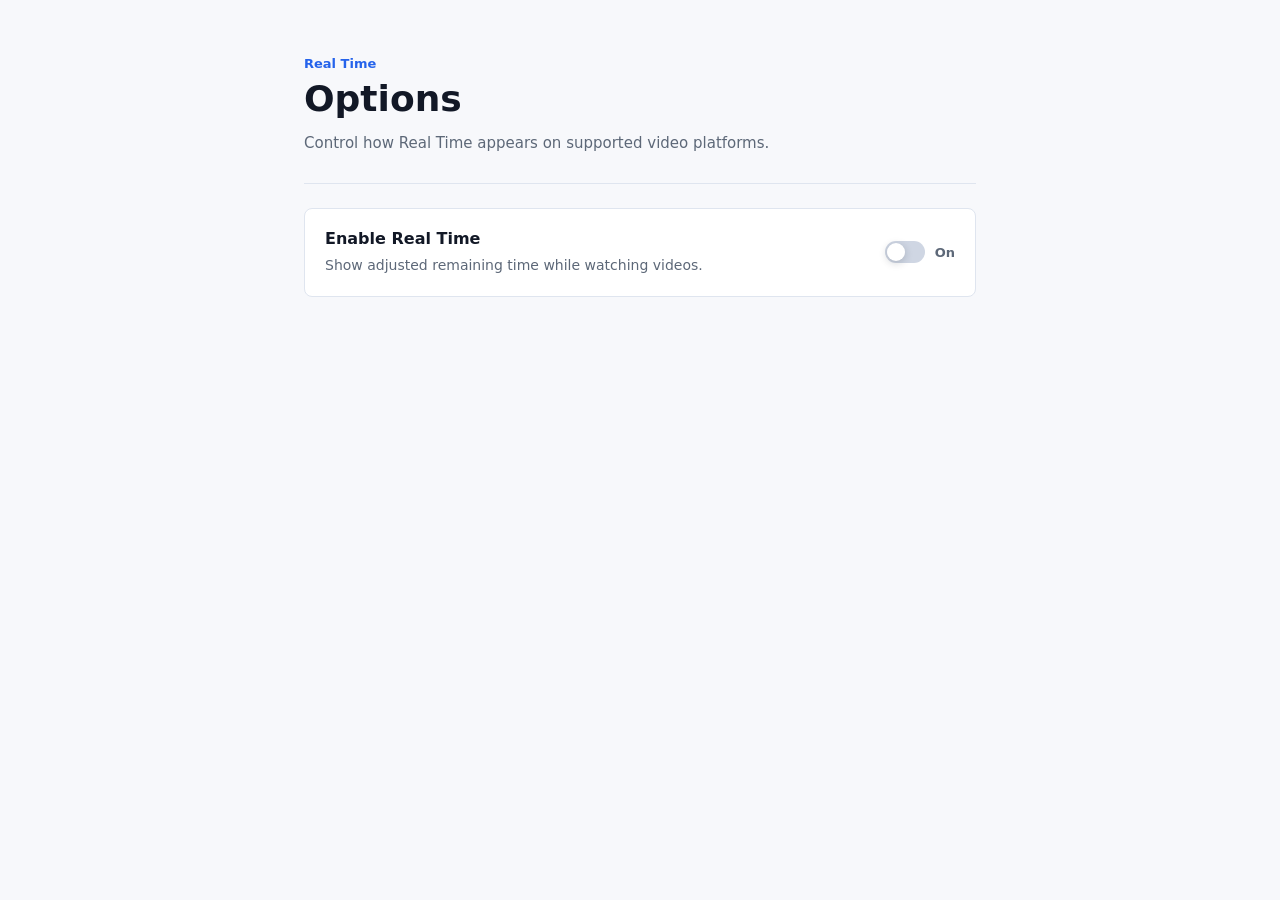
==== src/options/index.html @ 4bc43783 "옵션 페이지와 공통 UI 스타일 추가 - 변경 내용:    - 확장 프로그램 옵션 페이지를 등록하고 popup에서 옵션 페이지를 열 수 있게 연결    - popup/options" ====
<!doctype html>
<html lang="en">

<head>
  <meta charset="utf-8">
  <meta name="viewport" content="width=device-width, initial-scale=1">
  <title>Real Time Options</title>
  <link rel="stylesheet" href="../shared/ui.css">
  <link rel="stylesheet" href="options.css">
</head>

<body>
  <main class="options-page">
    <header class="page-header">
      <p class="eyebrow">Real Time</p>
      <h1>Options</h1>
      <p class="description">Control how Real Time appears on supported video platforms.</p>
    </header>

    <section class="settings" aria-label="Real Time settings">
      <div class="setting-row">
        <div>
          <h2>Enable Real Time</h2>
          <p>Show adjusted remaining time while watching videos.</p>
        </div>
        <label class="switch-control" for="enabled">
          <input id="enabled" class="switch-input" type="checkbox" role="switch">
          <span class="switch" aria-hidden="true"></span>
          <span id="status" class="status">On</span>
        </label>
      </div>
    </section>
  </main>
  <script src="options.js"></script>
</body>

</html>
---- src/shared/ui.css ----
:root {
  --rt-background: #f7f8fb;
  --rt-border: #dfe5ef;
  --rt-focus-shadow: rgba(37, 99, 235, 0.18);
  --rt-muted: #5d6878;
  --rt-surface: #ffffff;
  --rt-surface-hover: #eef3ff;
  --rt-switch-knob: #ffffff;
  --rt-switch-off: #cfd6e3;
  --rt-switch-on: #2563eb;
  --rt-switch-shadow: rgba(15, 23, 42, 0.2);
  --rt-text: #121826;
  color-scheme: light dark;
  font-family: Inter, ui-sans-serif, system-ui, -apple-system, BlinkMacSystemFont, "Segoe UI", sans-serif;
}

@media (prefers-color-scheme: dark) {
  :root {
    --rt-background: #171a21;
    --rt-border: #333947;
    --rt-focus-shadow: rgba(96, 165, 250, 0.26);
    --rt-muted: #aab3c1;
    --rt-surface: #22252d;
    --rt-surface-hover: #2f3440;
    --rt-switch-knob: #ffffff;
    --rt-switch-off: #555d6d;
    --rt-switch-on: #60a5fa;
    --rt-switch-shadow: rgba(0, 0, 0, 0.38);
    --rt-text: #f4f6fb;
  }
}

.switch-input {
  opacity: 0;
  pointer-events: none;
  position: absolute;
}

.switch {
  background: var(--rt-switch-off);
  border-radius: 999px;
  display: block;
  flex: 0 0 auto;
  height: var(--rt-switch-height, 22px);
  position: relative;
  transition: background 140ms ease, box-shadow 140ms ease;
  width: var(--rt-switch-width, 40px);
}

.switch::after {
  background: var(--rt-switch-knob);
  border-radius: 50%;
  box-shadow: 0 2px 8px var(--rt-switch-shadow);
  content: "";
  height: var(--rt-switch-knob-size, 18px);
  left: 2px;
  position: absolute;
  top: 2px;
  transition: transform 140ms ease, box-shadow 140ms ease;
  width: var(--rt-switch-knob-size, 18px);
}

.switch-input:checked + .switch {
  background: var(--rt-switch-on);
}

.switch-input:checked + .switch::after {
  transform: translateX(var(--rt-switch-translate, 18px));
}
---- src/options/options.css ----
* {
  box-sizing: border-box;
}

body {
  background: var(--rt-background);
  color: var(--rt-text);
  margin: 0;
  min-height: 100vh;
}

.options-page {
  margin: 0 auto;
  max-width: 720px;
  padding: 56px 24px;
}

.page-header {
  border-bottom: 1px solid var(--rt-border);
  padding-bottom: 28px;
}

.eyebrow {
  color: var(--rt-switch-on);
  font-size: 13px;
  font-weight: 700;
  margin: 0 0 8px;
}

h1,
h2,
p {
  margin: 0;
}

h1 {
  font-size: 36px;
  line-height: 1.1;
}

.description {
  color: var(--rt-muted);
  font-size: 15px;
  line-height: 1.6;
  margin-top: 12px;
}

.settings {
  margin-top: 24px;
}

.setting-row {
  align-items: center;
  background: var(--rt-surface);
  border: 1px solid var(--rt-border);
  border-radius: 8px;
  display: flex;
  gap: 24px;
  justify-content: space-between;
  padding: 20px;
}

.setting-row h2 {
  font-size: 16px;
  line-height: 1.3;
}

.setting-row p {
  color: var(--rt-muted);
  font-size: 14px;
  line-height: 1.5;
  margin-top: 6px;
}

.switch-control {
  align-items: center;
  cursor: pointer;
  display: inline-flex;
  flex: 0 0 auto;
  gap: 10px;
  user-select: none;
}

.status {
  color: var(--rt-muted);
  font-size: 13px;
  font-weight: 700;
  min-width: 20px;
}

.switch-control:has(input:focus-visible) .switch {
  box-shadow: 0 0 0 3px var(--rt-focus-shadow);
}

@media (max-width: 520px) {
  .options-page {
    padding: 40px 18px;
  }

  .setting-row {
    align-items: flex-start;
    flex-direction: column;
  }
}
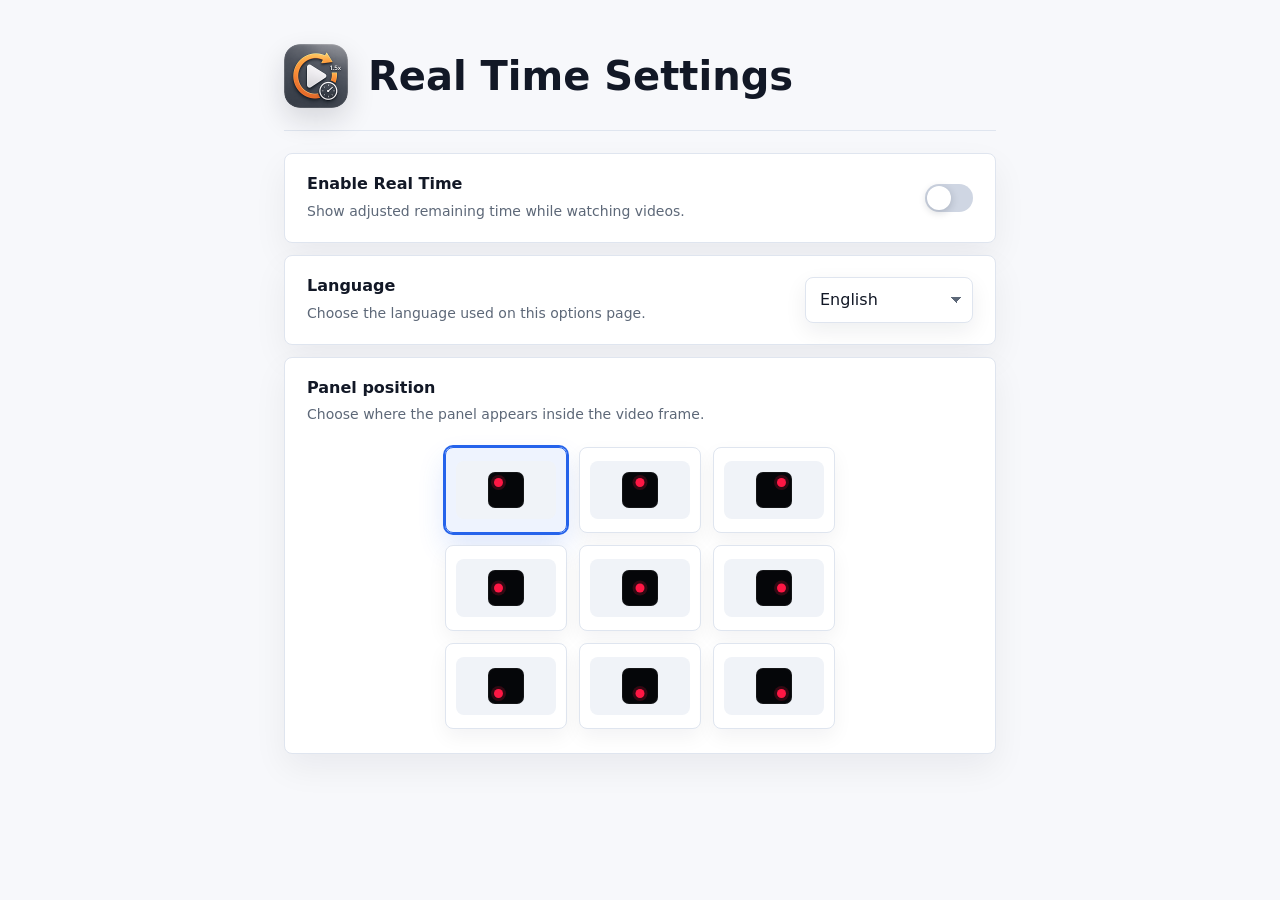
==== commit 40bdc564: "패널 위치 설정 옵션 추가 - 변경 내용:    - 옵션 페이지에 언어 선택과 9방향 패널 위치 설정을 추가    - 공유 설정 모듈을 통해 popup, options, conte" ====
--- a/src/options/index.html
+++ b/src/options/index.html
@@ -12,25 +12,128 @@
 <body>
   <main class="options-page">
     <header class="page-header">
-      <p class="eyebrow">Real Time</p>
-      <h1>Options</h1>
-      <p class="description">Control how Real Time appears on supported video platforms.</p>
+      <img class="app-icon" src="../../assets/icons/icon_128.png" alt="" aria-hidden="true">
+      <h1 data-i18n="pageTitle">Real Time Settings</h1>
     </header>
 
     <section class="settings" aria-label="Real Time settings">
       <div class="setting-row">
         <div>
-          <h2>Enable Real Time</h2>
-          <p>Show adjusted remaining time while watching videos.</p>
+          <h2 data-i18n="enableTitle">Enable Real Time</h2>
+          <p data-i18n="enableDescription">Show adjusted remaining time while watching videos.</p>
         </div>
         <label class="switch-control" for="enabled">
           <input id="enabled" class="switch-input" type="checkbox" role="switch">
           <span class="switch" aria-hidden="true"></span>
-          <span id="status" class="status">On</span>
         </label>
+      </div>
+
+      <div class="setting-row">
+        <div>
+          <h2 data-i18n="languageTitle">Language</h2>
+          <p data-i18n="languageDescription">Choose the language used on this options page.</p>
+        </div>
+        <label class="select-control" for="language">
+          <span class="visually-hidden" data-i18n="languageTitle">Language</span>
+          <select id="language">
+            <option value="en">English</option>
+            <option value="ko">한국어</option>
+          </select>
+        </label>
+      </div>
+
+      <div class="setting-row position-setting" role="group" aria-labelledby="position-title">
+        <div>
+          <h2 id="position-title" data-i18n="positionTitle">Panel position</h2>
+          <p data-i18n="positionDescription">Choose where the panel appears inside the video frame.</p>
+        </div>
+        <div class="position-grid">
+          <label class="position-option">
+            <input type="radio" name="panel-position" value="top-left" checked>
+            <span class="position-preview" aria-hidden="true">
+              <span class="position-frame">
+                <span class="position-marker"></span>
+              </span>
+            </span>
+            <span class="visually-hidden" data-i18n="positionTopLeft">Top left</span>
+          </label>
+          <label class="position-option">
+            <input type="radio" name="panel-position" value="top-center">
+            <span class="position-preview" aria-hidden="true">
+              <span class="position-frame">
+                <span class="position-marker"></span>
+              </span>
+            </span>
+            <span class="visually-hidden" data-i18n="positionTopCenter">Top center</span>
+          </label>
+          <label class="position-option">
+            <input type="radio" name="panel-position" value="top-right">
+            <span class="position-preview" aria-hidden="true">
+              <span class="position-frame">
+                <span class="position-marker"></span>
+              </span>
+            </span>
+            <span class="visually-hidden" data-i18n="positionTopRight">Top right</span>
+          </label>
+          <label class="position-option">
+            <input type="radio" name="panel-position" value="center-left">
+            <span class="position-preview" aria-hidden="true">
+              <span class="position-frame">
+                <span class="position-marker"></span>
+              </span>
+            </span>
+            <span class="visually-hidden" data-i18n="positionCenterLeft">Center left</span>
+          </label>
+          <label class="position-option">
+            <input type="radio" name="panel-position" value="center-center">
+            <span class="position-preview" aria-hidden="true">
+              <span class="position-frame">
+                <span class="position-marker"></span>
+              </span>
+            </span>
+            <span class="visually-hidden" data-i18n="positionCenterCenter">Center</span>
+          </label>
+          <label class="position-option">
+            <input type="radio" name="panel-position" value="center-right">
+            <span class="position-preview" aria-hidden="true">
+              <span class="position-frame">
+                <span class="position-marker"></span>
+              </span>
+            </span>
+            <span class="visually-hidden" data-i18n="positionCenterRight">Center right</span>
+          </label>
+          <label class="position-option">
+            <input type="radio" name="panel-position" value="bottom-left">
+            <span class="position-preview" aria-hidden="true">
+              <span class="position-frame">
+                <span class="position-marker"></span>
+              </span>
+            </span>
+            <span class="visually-hidden" data-i18n="positionBottomLeft">Bottom left</span>
+          </label>
+          <label class="position-option">
+            <input type="radio" name="panel-position" value="bottom-center">
+            <span class="position-preview" aria-hidden="true">
+              <span class="position-frame">
+                <span class="position-marker"></span>
+              </span>
+            </span>
+            <span class="visually-hidden" data-i18n="positionBottomCenter">Bottom center</span>
+          </label>
+          <label class="position-option">
+            <input type="radio" name="panel-position" value="bottom-right">
+            <span class="position-preview" aria-hidden="true">
+              <span class="position-frame">
+                <span class="position-marker"></span>
+              </span>
+            </span>
+            <span class="visually-hidden" data-i18n="positionBottomRight">Bottom right</span>
+          </label>
+        </div>
       </div>
     </section>
   </main>
+  <script src="../shared/settings.js"></script>
   <script src="options.js"></script>
 </body>
 
--- a/src/options/options.css
+++ b/src/options/options.css
@@ -3,28 +3,36 @@
 }
 
 body {
+  --rt-card-shadow: 0 14px 34px rgba(18, 24, 38, 0.06);
+  --rt-control-shadow: 0 8px 22px rgba(18, 24, 38, 0.07);
   background: var(--rt-background);
   color: var(--rt-text);
+  line-height: 1.5;
   margin: 0;
   min-height: 100vh;
 }
 
 .options-page {
   margin: 0 auto;
-  max-width: 720px;
-  padding: 56px 24px;
+  max-width: 760px;
+  padding: 44px 24px 64px;
 }
 
 .page-header {
+  align-items: center;
   border-bottom: 1px solid var(--rt-border);
-  padding-bottom: 28px;
-}
-
-.eyebrow {
-  color: var(--rt-switch-on);
-  font-size: 13px;
-  font-weight: 700;
-  margin: 0 0 8px;
+  display: flex;
+  gap: 20px;
+  padding-bottom: 22px;
+}
+
+.app-icon {
+  border-radius: 16px;
+  box-shadow: 0 12px 28px rgba(18, 24, 38, 0.14);
+  display: block;
+  flex: 0 0 auto;
+  height: 64px;
+  width: 64px;
 }
 
 h1,
@@ -34,19 +42,16 @@
 }
 
 h1 {
-  font-size: 36px;
+  font-size: clamp(30px, 5vw, 40px);
+  font-weight: 800;
+  letter-spacing: 0;
   line-height: 1.1;
 }
 
-.description {
-  color: var(--rt-muted);
-  font-size: 15px;
-  line-height: 1.6;
-  margin-top: 12px;
-}
-
 .settings {
-  margin-top: 24px;
+  display: grid;
+  gap: 12px;
+  margin-top: 22px;
 }
 
 .setting-row {
@@ -54,14 +59,22 @@
   background: var(--rt-surface);
   border: 1px solid var(--rt-border);
   border-radius: 8px;
+  box-shadow: var(--rt-card-shadow);
   display: flex;
   gap: 24px;
   justify-content: space-between;
-  padding: 20px;
-}
-
-.setting-row h2 {
+  padding: 20px 22px;
+}
+
+.setting-row > div:first-child {
+  min-width: 0;
+}
+
+.setting-row h2,
+.setting-row legend {
+  color: var(--rt-text);
   font-size: 16px;
+  font-weight: 700;
   line-height: 1.3;
 }
 
@@ -70,6 +83,15 @@
   font-size: 14px;
   line-height: 1.5;
   margin-top: 6px;
+  max-width: 470px;
+}
+
+.position-setting {
+  align-items: stretch;
+  flex-direction: column;
+  gap: 22px;
+  margin: 0;
+  padding-bottom: 24px;
 }
 
 .switch-control {
@@ -77,28 +99,311 @@
   cursor: pointer;
   display: inline-flex;
   flex: 0 0 auto;
-  gap: 10px;
+  --rt-switch-height: 28px;
+  --rt-switch-knob-size: 24px;
+  --rt-switch-translate: 20px;
+  --rt-switch-width: 48px;
   user-select: none;
 }
 
-.status {
-  color: var(--rt-muted);
-  font-size: 13px;
-  font-weight: 700;
-  min-width: 20px;
+.select-control select {
+  appearance: none;
+  background:
+    linear-gradient(45deg, transparent 50%, var(--rt-muted) 50%) right 15px center / 6px 6px no-repeat,
+    linear-gradient(135deg, var(--rt-muted) 50%, transparent 50%) right 10px center / 6px 6px no-repeat,
+    var(--rt-surface);
+  border: 1px solid var(--rt-border);
+  border-radius: 8px;
+  box-shadow: var(--rt-control-shadow);
+  color: var(--rt-text);
+  cursor: pointer;
+  font: inherit;
+  min-height: 44px;
+  min-width: 168px;
+  padding: 10px 38px 10px 14px;
+}
+
+.select-control select:focus-visible {
+  box-shadow: 0 0 0 3px var(--rt-focus-shadow);
+  outline: 0;
+}
+
+.position-grid {
+  --rt-position-accent: #ff1744;
+  --rt-position-accent-shadow: rgba(255, 23, 68, 0.18);
+  --rt-position-frame: #050609;
+  --rt-position-preview: #f0f3f8;
+  --rt-position-selected: var(--rt-switch-on);
+  --rt-position-selected-shadow: rgba(37, 99, 235, 0.16);
+  --rt-position-selected-soft: rgba(37, 99, 235, 0.08);
+  align-self: center;
+  display: grid;
+  gap: 12px;
+  grid-template-columns: repeat(3, minmax(86px, 1fr));
+  max-width: 390px;
+  width: 100%;
+}
+
+.position-option {
+  align-items: center;
+  border: 1px solid var(--rt-border);
+  border-radius: 8px;
+  background: var(--rt-surface);
+  box-shadow: 0 8px 20px rgba(18, 24, 38, 0.05);
+  color: var(--rt-text);
+  cursor: pointer;
+  display: flex;
+  justify-content: center;
+  min-height: 86px;
+  padding: 10px;
+  position: relative;
+  transition: background 140ms ease, border-color 140ms ease, box-shadow 140ms ease, transform 140ms ease;
+  user-select: none;
+}
+
+.position-option:hover {
+  background: var(--rt-surface-hover);
+  transform: translateY(-1px);
+}
+
+.position-option:has(input:checked) {
+  background: var(--rt-position-selected-soft);
+  border-color: var(--rt-position-selected);
+  box-shadow: 0 0 0 2px var(--rt-position-selected), 0 14px 28px var(--rt-position-selected-shadow);
+}
+
+.position-option:has(input:focus-visible) {
+  box-shadow: 0 0 0 3px var(--rt-focus-shadow);
+}
+
+.position-option input {
+  opacity: 0;
+  pointer-events: none;
+  position: absolute;
+}
+
+.position-preview {
+  align-items: center;
+  background: var(--rt-position-preview);
+  border-radius: 8px;
+  display: flex;
+  height: 58px;
+  justify-content: center;
+  width: 100%;
+}
+
+.position-frame {
+  background: var(--rt-position-frame);
+  border-radius: 7px;
+  box-shadow: inset 0 0 0 1px rgba(255, 255, 255, 0.06);
+  display: block;
+  height: 36px;
+  position: relative;
+  width: 36px;
+}
+
+.position-marker {
+  background: var(--rt-position-accent);
+  border-radius: 50%;
+  box-shadow: 0 0 0 3px var(--rt-position-accent-shadow);
+  display: block;
+  height: 9px;
+  position: absolute;
+  width: 9px;
+}
+
+.position-option:has(input[value="top-left"]) .position-marker {
+  left: 6px;
+  top: 6px;
+}
+
+.position-option:has(input[value="top-center"]) .position-marker {
+  left: 50%;
+  top: 6px;
+  transform: translateX(-50%);
+}
+
+.position-option:has(input[value="top-right"]) .position-marker {
+  right: 6px;
+  top: 6px;
+}
+
+.position-option:has(input[value="center-left"]) .position-marker {
+  left: 6px;
+  top: 50%;
+  transform: translateY(-50%);
+}
+
+.position-option:has(input[value="center-center"]) .position-marker {
+  left: 50%;
+  top: 50%;
+  transform: translate(-50%, -50%);
+}
+
+.position-option:has(input[value="center-right"]) .position-marker {
+  right: 6px;
+  top: 50%;
+  transform: translateY(-50%);
+}
+
+.position-option:has(input[value="bottom-left"]) .position-marker {
+  bottom: 6px;
+  left: 6px;
+}
+
+.position-option:has(input[value="bottom-center"]) .position-marker {
+  bottom: 6px;
+  left: 50%;
+  transform: translateX(-50%);
+}
+
+.position-option:has(input[value="bottom-right"]) .position-marker {
+  bottom: 6px;
+  right: 6px;
 }
 
 .switch-control:has(input:focus-visible) .switch {
   box-shadow: 0 0 0 3px var(--rt-focus-shadow);
 }
 
+.visually-hidden {
+  clip: rect(0 0 0 0);
+  clip-path: inset(50%);
+  height: 1px;
+  overflow: hidden;
+  position: absolute;
+  white-space: nowrap;
+  width: 1px;
+}
+
 @media (max-width: 520px) {
   .options-page {
-    padding: 40px 18px;
+    padding: 34px 18px 48px;
+  }
+
+  .page-header {
+    gap: 14px;
+    padding-bottom: 20px;
+  }
+
+  .app-icon {
+    border-radius: 13px;
+    height: 52px;
+    width: 52px;
   }
 
   .setting-row {
     align-items: flex-start;
     flex-direction: column;
-  }
-}
+    gap: 16px;
+    padding: 18px;
+  }
+
+  .select-control,
+  .select-control select,
+  .position-grid {
+    max-width: none;
+    width: 100%;
+  }
+
+  .position-grid {
+    gap: 8px;
+    grid-template-columns: repeat(3, minmax(0, 1fr));
+  }
+
+  .position-option {
+    min-height: 72px;
+    padding: 8px;
+  }
+
+  .position-preview {
+    height: 48px;
+  }
+
+  .position-frame {
+    border-radius: 6px;
+    height: 30px;
+    width: 30px;
+  }
+
+  .position-marker {
+    height: 8px;
+    width: 8px;
+  }
+
+  .position-option:has(input[value="top-left"]) .position-marker,
+  .position-option:has(input[value="center-left"]) .position-marker,
+  .position-option:has(input[value="bottom-left"]) .position-marker {
+    left: 5px;
+  }
+
+  .position-option:has(input[value="top-right"]) .position-marker,
+  .position-option:has(input[value="center-right"]) .position-marker,
+  .position-option:has(input[value="bottom-right"]) .position-marker {
+    right: 5px;
+  }
+
+  .position-option:has(input[value="top-left"]) .position-marker,
+  .position-option:has(input[value="top-center"]) .position-marker,
+  .position-option:has(input[value="top-right"]) .position-marker {
+    top: 5px;
+  }
+
+  .position-option:has(input[value="bottom-left"]) .position-marker,
+  .position-option:has(input[value="bottom-center"]) .position-marker,
+  .position-option:has(input[value="bottom-right"]) .position-marker {
+    bottom: 5px;
+  }
+}
+
+@media (prefers-reduced-motion: reduce) {
+  .position-option {
+    transition: none;
+  }
+
+  .position-option:hover {
+    transform: none;
+  }
+}
+
+@media (prefers-color-scheme: dark) {
+  body {
+    --rt-card-shadow: 0 16px 32px rgba(0, 0, 0, 0.24);
+    --rt-control-shadow: 0 10px 24px rgba(0, 0, 0, 0.22);
+  }
+
+  .position-grid {
+    --rt-position-accent: #ff4f73;
+    --rt-position-accent-shadow: rgba(255, 79, 115, 0.28);
+    --rt-position-frame: #05070d;
+    --rt-position-preview: #2c3442;
+    --rt-position-selected: #60a5fa;
+    --rt-position-selected-shadow: rgba(96, 165, 250, 0.3);
+    --rt-position-selected-soft: rgba(96, 165, 250, 0.18);
+  }
+
+  .position-option {
+    background: #242b36;
+    border-color: #445066;
+    box-shadow: inset 0 1px 0 rgba(255, 255, 255, 0.04), 0 10px 24px rgba(0, 0, 0, 0.24);
+  }
+
+  .position-option:hover {
+    background: #2b3442;
+    border-color: #5b6881;
+  }
+
+  .position-option:has(input:checked) {
+    background: #1f3144;
+    border-color: var(--rt-position-selected);
+    box-shadow: 0 0 0 2px var(--rt-position-selected), 0 16px 32px var(--rt-position-selected-shadow);
+  }
+
+  .position-preview {
+    box-shadow: inset 0 0 0 1px rgba(255, 255, 255, 0.04);
+  }
+
+  .position-frame {
+    box-shadow: inset 0 0 0 1px rgba(255, 255, 255, 0.14), 0 5px 14px rgba(0, 0, 0, 0.4);
+  }
+}
